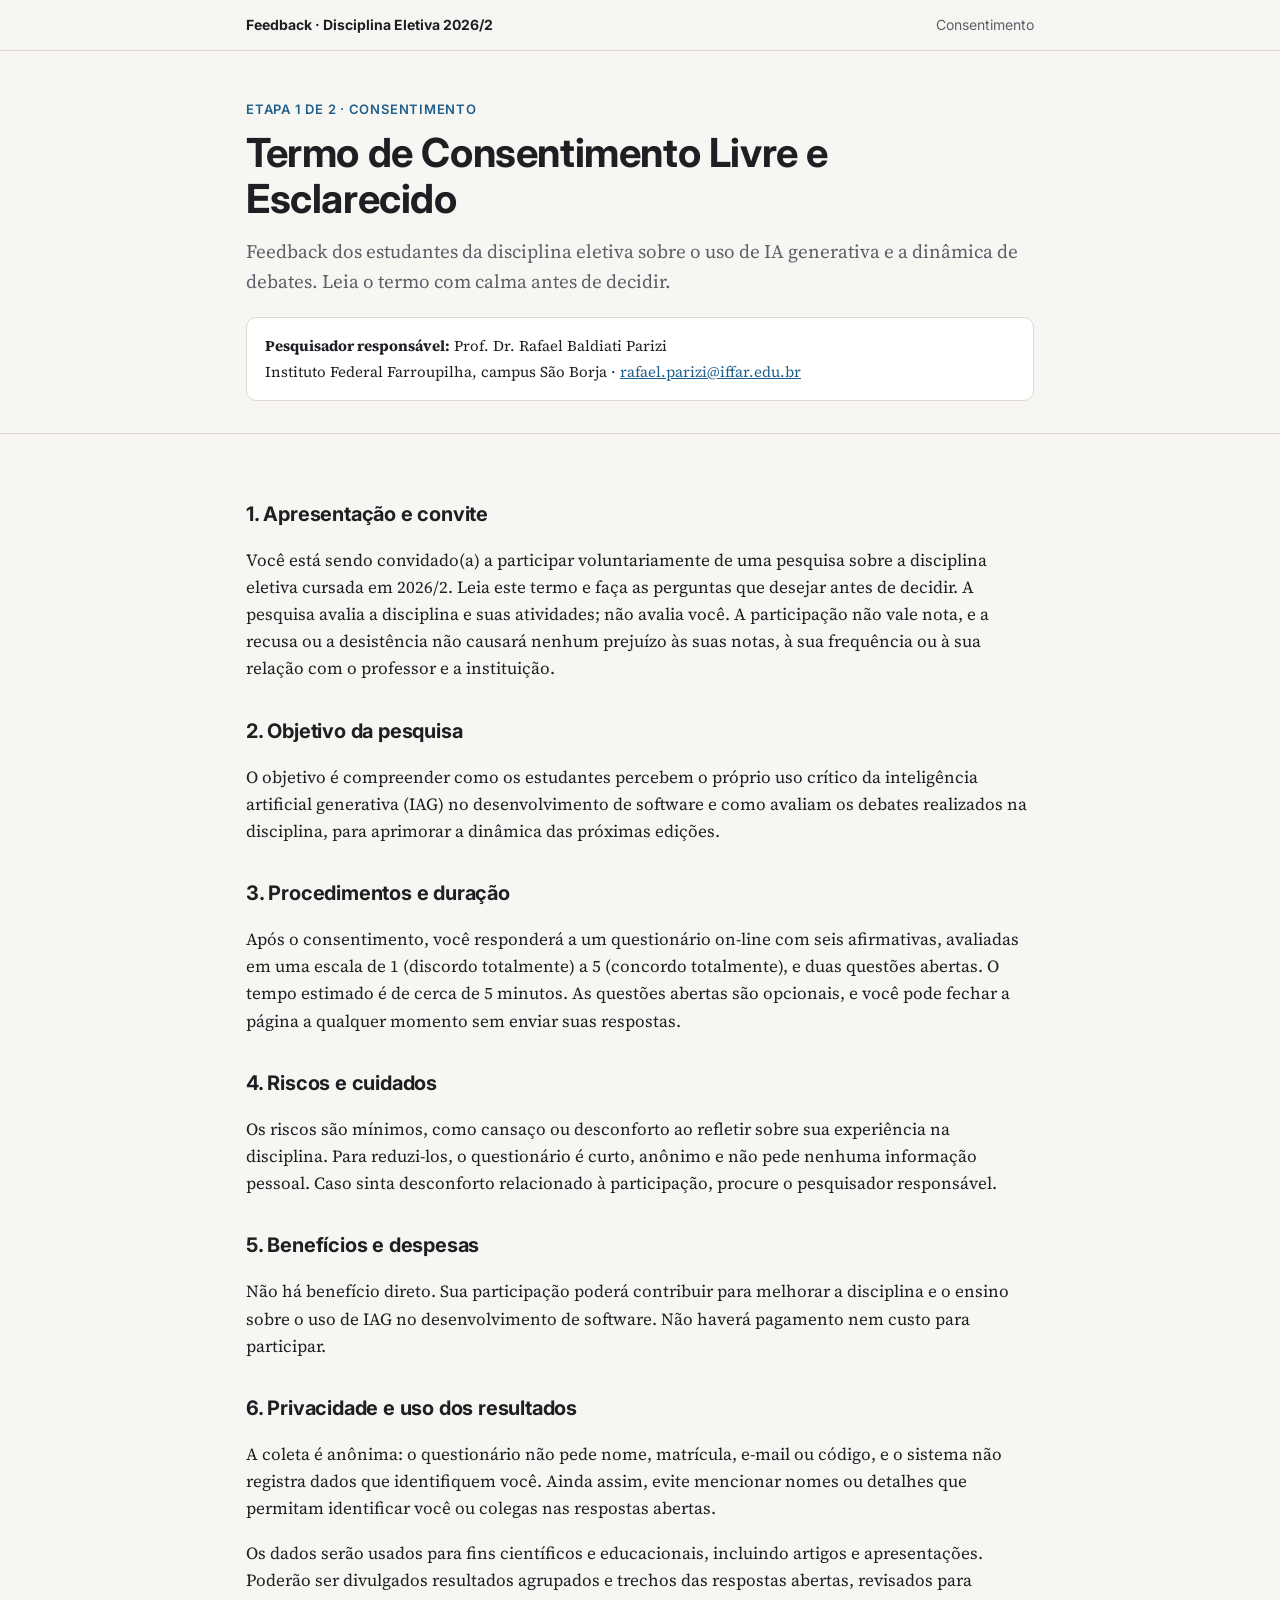
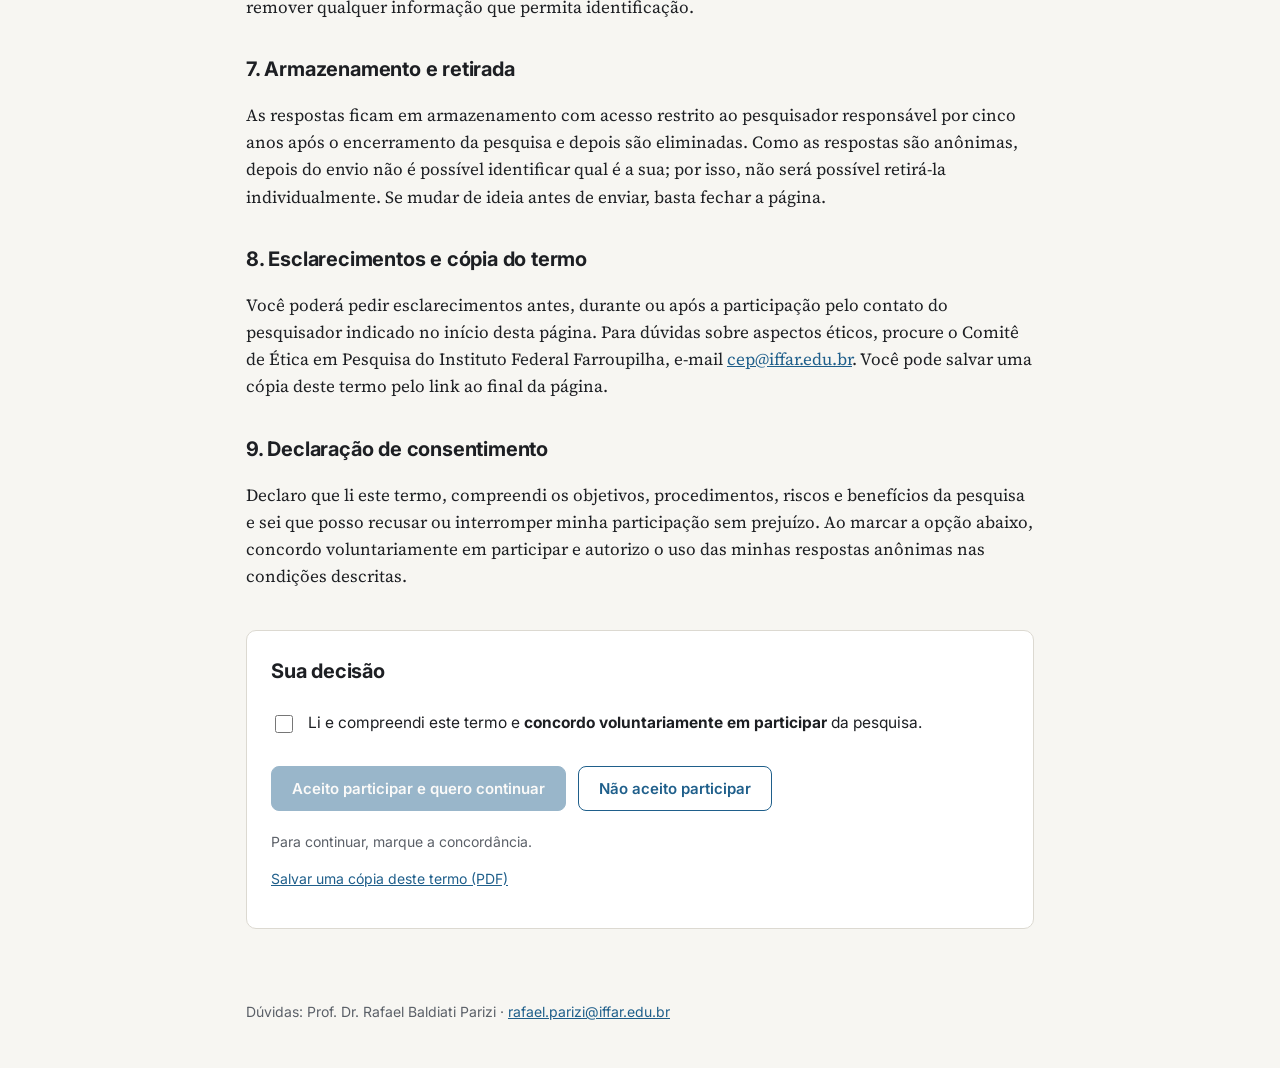
==== estudos/feedback-eletiva-2026-2/index.html @ 18dafc05 "Motor genérico de questionários (TCLE → questões → Google Planilhas), painel admin e pesquisa feedba" ====
<!doctype html>
<html lang="pt-BR">
<head>
  <meta charset="utf-8">
  <meta name="viewport" content="width=device-width, initial-scale=1">
  <title>Questionário</title>
  <meta name="robots" content="noindex">
  <link rel="preconnect" href="https://fonts.googleapis.com">
  <link rel="preconnect" href="https://fonts.gstatic.com" crossorigin>
  <link href="https://fonts.googleapis.com/css2?family=Inter:wght@400;500;600;700&family=Source+Serif+4:ital,wght@0,400;0,600;1,400&display=swap" rel="stylesheet">
  <link rel="stylesheet" href="../../engine/style.css?v=1">
</head>
<body>
  <div id="app"></div>
  <noscript>Ative o JavaScript para responder ao questionário.</noscript>
  <script src="config.js?v=1"></script>
  <script src="../../engine/questionario.js?v=1"></script>
</body>
</html>
---- engine/style.css ----
:root {
  --bg: #f7f6f2; --surface: #ffffff; --surface-2: #eeece6; --text: #1d1f23; --muted: #5b6068;
  --line: #dcd9d1; --accent: #1f5f8b; --accent-soft: #e2edf5; --warn: #9a4b00; --warn-soft: #fbeedd;
  --ok: #1b6e30; --ok-soft: #e3f2e6; --bad: #b3261e; --bad-soft: #fbe5e3;
  --lk-1: #c62828; --lk-2: #e8590c; --lk-3: #f2a33a; --lk-4: #8a9099; --lk-5: #8bc34a; --lk-6: #43a047; --lk-7: #1b6e30;
  --radius: 10px; --maxw: 820px;
  color-scheme: light;
}
@media (prefers-color-scheme: dark) {
  :root:not([data-theme="light"]) {
    --bg: #15171a; --surface: #1d2024; --surface-2: #262a2f; --text: #e8e6e1; --muted: #a3a8b0;
    --line: #33383e; --accent: #7fb6dc; --accent-soft: #1e2f3b; --warn: #f0b072; --warn-soft: #3a2a1a;
    --ok: #6fcf86; --ok-soft: #1c3324; --bad: #f2867e; --bad-soft: #3d1f1d;
    --lk-1: #e5534b; --lk-2: #f0883e; --lk-3: #e3b341; --lk-4: #8b949e; --lk-5: #9bd25b; --lk-6: #46b35a; --lk-7: #2f8f46;
    color-scheme: dark;
  }
}
:root[data-theme="dark"] {
  --bg: #15171a; --surface: #1d2024; --surface-2: #262a2f; --text: #e8e6e1; --muted: #a3a8b0;
  --line: #33383e; --accent: #7fb6dc; --accent-soft: #1e2f3b; --warn: #f0b072; --warn-soft: #3a2a1a;
  --ok: #6fcf86; --ok-soft: #1c3324; --bad: #f2867e; --bad-soft: #3d1f1d;
  --lk-1: #e5534b; --lk-2: #f0883e; --lk-3: #e3b341; --lk-4: #8b949e; --lk-5: #9bd25b; --lk-6: #46b35a; --lk-7: #2f8f46;
  color-scheme: dark;
}

* { box-sizing: border-box; }
body { margin: 0; background: var(--bg); color: var(--text); font: 17px/1.6 "Source Serif 4", Georgia, serif; }
h1, h2, h3, .nav, .label, .btn, .hint, .q-item, .q-meta, .q-progress, .choices, footer, .modal, .send-status, .callout, .check, fieldset legend, .q-group-title {
  font-family: "Inter", system-ui, -apple-system, sans-serif;
}
a { color: var(--accent); }
.wrap { max-width: var(--maxw); margin: 0 auto; padding: 0 16px; }
[hidden] { display: none !important; }

.nav { position: sticky; top: 0; z-index: 10; background: color-mix(in srgb, var(--bg) 90%, transparent);
  backdrop-filter: blur(8px); border-bottom: 1px solid var(--line); font-size: 14px; }
.nav .wrap { display: flex; align-items: center; justify-content: space-between; gap: 16px; height: 50px; }
.nav .brand { font-weight: 700; white-space: nowrap; overflow: hidden; text-overflow: ellipsis; }
.nav .steps { color: var(--muted); white-space: nowrap; }

header.hero { padding: 48px 0 32px; border-bottom: 1px solid var(--line); }
.label { font-size: 13px; letter-spacing: .06em; text-transform: uppercase; color: var(--accent); font-weight: 600; margin: 0 0 10px; }
h1 { font-size: clamp(28px, 5vw, 40px); line-height: 1.15; margin: 0 0 14px; letter-spacing: -0.01em; }
h2 { font-size: 24px; margin: 0 0 14px; letter-spacing: -0.01em; }
.lede { font-size: 19px; color: var(--muted); margin: 0 0 20px; }
.info-box { background: var(--surface); border: 1px solid var(--line); border-radius: var(--radius); padding: 14px 18px; font-size: 15px; }
.info-box p { margin: 2px 0; }

.doc { padding-top: 32px; padding-bottom: 40px; }
.doc h2 { font-size: 20px; margin-top: 32px; }
.consent { margin-top: 40px; background: var(--surface); border: 1px solid var(--line); border-radius: var(--radius); padding: 24px; }
.consent h2 { margin-top: 0; }
.check { display: flex; gap: 12px; align-items: flex-start; font-size: 15.5px; line-height: 1.5; padding: 10px 0; cursor: pointer; }
.check input { margin-top: 4px; width: 18px; height: 18px; flex: none; accent-color: var(--accent); }
fieldset { border: 1px solid var(--line); border-radius: var(--radius); padding: 12px 16px; margin: 16px 0; }
fieldset legend { font-weight: 600; font-size: 15px; padding: 0 6px; }
.hint { font-size: 14px; color: var(--muted); }
.linklike { background: none; border: 0; padding: 0; color: var(--accent); text-decoration: underline; cursor: pointer; font: inherit; }
.req { color: var(--bad); font-weight: 700; }

.actions { display: flex; flex-wrap: wrap; gap: 12px; margin: 20px 0; }
.btn { display: inline-flex; align-items: center; justify-content: center; padding: 12px 20px; border-radius: 8px;
  font-size: 15px; font-weight: 600; border: 1.5px solid var(--accent); cursor: pointer; text-decoration: none; }
.btn.primary { background: var(--accent); color: var(--bg); }
.btn.secondary { background: transparent; color: var(--accent); }
.btn:disabled { opacity: .45; cursor: not-allowed; }
.btn:focus-visible, input:focus-visible, textarea:focus-visible, select:focus-visible { outline: 3px solid var(--accent); outline-offset: 2px; }

.notice, .success { background: var(--surface); border: 1px solid var(--line); border-radius: var(--radius); padding: 28px; }
.center { padding-top: 56px; padding-bottom: 56px; }
.success { text-align: center; }
.success .actions { justify-content: center; }
.success-icon { width: 56px; height: 56px; color: var(--ok); }
.success-lead { font-size: 18px; }
.send-status { font-size: 15px; padding: 10px 14px; border-radius: 8px; background: var(--surface-2); }
.send-status.ok { background: var(--ok-soft); color: var(--ok); }
.send-status.fail { background: var(--warn-soft); color: var(--warn); }

/* questionário */
.q-progress { position: sticky; top: 50px; z-index: 9; background: var(--bg); border-bottom: 1px solid var(--line); font-size: 13px; color: var(--muted); }
.q-progress .wrap { display: flex; align-items: center; gap: 12px; height: 34px; }
.q-progress .bar { flex: 1; height: 6px; background: var(--surface-2); border-radius: 3px; overflow: hidden; }
.q-progress .bar i { display: block; height: 100%; width: 0; background: var(--accent); transition: width .25s; }
.q-meta { display: flex; flex-wrap: wrap; gap: 16px; }
.q-meta > div { flex: 1 1 240px; }
.q-meta label { display: block; font-size: 14px; font-weight: 600; margin-bottom: 4px; }
input[type=text], input[type=password], input[type=number], input[type=email], input[type=date], textarea, select {
  width: 100%; font: 16px/1.4 "Inter", system-ui, sans-serif; color: var(--text); background: var(--surface);
  border: 1.5px solid var(--line); border-radius: 8px; padding: 10px 12px; }
textarea { resize: vertical; }
input.missing-input { border-color: var(--bad); background: var(--bad-soft); }

.q-part { padding: 36px 0; border-bottom: 1px solid var(--line); }
.q-part .intro { color: var(--muted); }
.q-group-title { font-weight: 700; font-size: 15px; text-transform: uppercase; letter-spacing: .04em; color: var(--muted); margin: 28px 0 4px; }
.q-group-note { font-size: 15px; color: var(--muted); font-style: italic; margin: 0 0 8px; }

.q-item { border: 1px solid var(--line); background: var(--surface); border-radius: var(--radius); padding: 16px 18px; margin: 12px 0; min-width: 0; transition: border-color .2s; }
.q-item > legend, .q-item > label { float: left; width: 100%; padding: 0; font-weight: 500; font-size: 16px; line-height: 1.45; margin-bottom: 12px; display: flex; gap: 8px; }
.q-item > legend + *, .q-item > label + * { clear: both; }
.q-item .num { color: var(--muted); font-weight: 600; flex: none; }
.q-item .num:empty { display: none; }
.q-help { font-size: 14px; color: var(--muted); margin: -4px 0 10px; clear: both; }
.q-item.answered { border-color: color-mix(in srgb, var(--accent) 35%, var(--line)); }
.q-item.missing { border-color: var(--bad); background: var(--bad-soft); }
.q-item.empty { border-color: var(--warn); }

/* Likert */
.lk { display: grid; grid-template-columns: repeat(var(--n), 1fr); gap: 0; border: 1px solid var(--line); border-radius: 8px; overflow: hidden; clear: both; }
.lk label { --c: var(--lk-4); position: relative; display: flex; flex-direction: column; align-items: center; justify-content: center;
  padding: 10px 2px; cursor: pointer; border-right: 1px solid var(--line); border-top: 4px solid var(--c);
  background: color-mix(in srgb, var(--c) 10%, var(--surface)); transition: background .15s; }
.lk label:last-child { border-right: 0; }
.lk label:hover { background: color-mix(in srgb, var(--c) 35%, var(--surface)); }
.lk input { position: absolute; opacity: 0; width: 1px; height: 1px; }
.lk .v { font-size: 16px; font-weight: 700; }
.lk .t { position: absolute; width: 1px; height: 1px; overflow: hidden; clip: rect(0 0 0 0); white-space: nowrap; }
.lk label:has(input:checked) { background: var(--c); }
.lk label:has(input:checked) .v { color: #fff; }
.lk label.s3:has(input:checked) .v, .lk label.s5:has(input:checked) .v { color: #1d1f23; }
.lk label:has(input:focus-visible) { outline: 3px solid var(--accent); outline-offset: -3px; }
.lk label.s1 { --c: var(--lk-1); } .lk label.s2 { --c: var(--lk-2); } .lk label.s3 { --c: var(--lk-3); }
.lk label.s4 { --c: var(--lk-4); } .lk label.s5 { --c: var(--lk-5); } .lk label.s6 { --c: var(--lk-6); } .lk label.s7 { --c: var(--lk-7); }
.lk.mono label { --c: var(--accent); }
.lk.mono label:has(input:checked) .v { color: var(--bg); }
.lk-ends { display: grid; grid-template-columns: 1fr auto 1fr; gap: 8px; font-size: 12.5px; color: var(--muted); margin-top: 6px; }
.lk-ends span:last-child { text-align: right; }
.lk-ends .sel { font-weight: 600; text-align: center; }
.lk-ends .sel.on { color: var(--text); }

/* escolhas */
.choices { display: grid; gap: 6px; clear: both; }
.choice { display: flex; align-items: center; gap: 10px; padding: 9px 12px; border: 1px solid var(--line); border-radius: 8px; cursor: pointer; font-size: 15.5px; }
.choice:hover { background: var(--surface-2); }
.choice:has(input:checked) { border-color: var(--accent); background: var(--accent-soft); }
.choice input[type=radio], .choice input[type=checkbox] { width: 18px; height: 18px; accent-color: var(--accent); flex: none; margin: 0; }
.choice.other { flex-wrap: wrap; }
.choice .other-text { flex: 1 1 180px; padding: 6px 10px; }
.choice:has(input:disabled) { opacity: .5; cursor: not-allowed; }

.callout { border-left: 4px solid var(--bad); background: var(--bad-soft); padding: 12px 16px; border-radius: 6px; }
.callout .label { color: var(--bad); margin-bottom: 4px; }
.callout p:last-child { margin: 0; }

.modal { border: 1px solid var(--line); border-radius: 14px; padding: 28px; max-width: 440px; width: calc(100% - 32px); background: var(--surface); color: var(--text); }
.modal::backdrop { background: rgba(0,0,0,.45); }
.modal h2 { font-size: 20px; }
.modal-count { font-weight: 600; color: var(--warn); }
.modal-actions { display: flex; flex-wrap: wrap; gap: 10px; }

footer { padding: 28px 0 40px; font-size: 14px; color: var(--muted); }
footer p { margin: 4px 0; }
.print-only { display: none; }

@media (max-width: 560px) {
  body { font-size: 16px; }
  header.hero { padding: 32px 0 24px; }
  .q-item { padding: 14px; }
  .lk.many { grid-template-columns: repeat(calc((var(--n) + 1) / 2), 1fr); }
  .lk.many label { border-bottom: 1px solid var(--line); }
  .lk .v { font-size: 15px; }
  .consent { padding: 18px; }
}
@media print {
  .nav, .q-progress, footer, .no-print, .actions, [data-view="questionario"], [data-view="fim"], [data-view="recusa"] { display: none !important; }
  [data-view="tcle"] { display: block !important; }
  .print-only { display: block; }
  body { background: #fff; color: #000; }
}
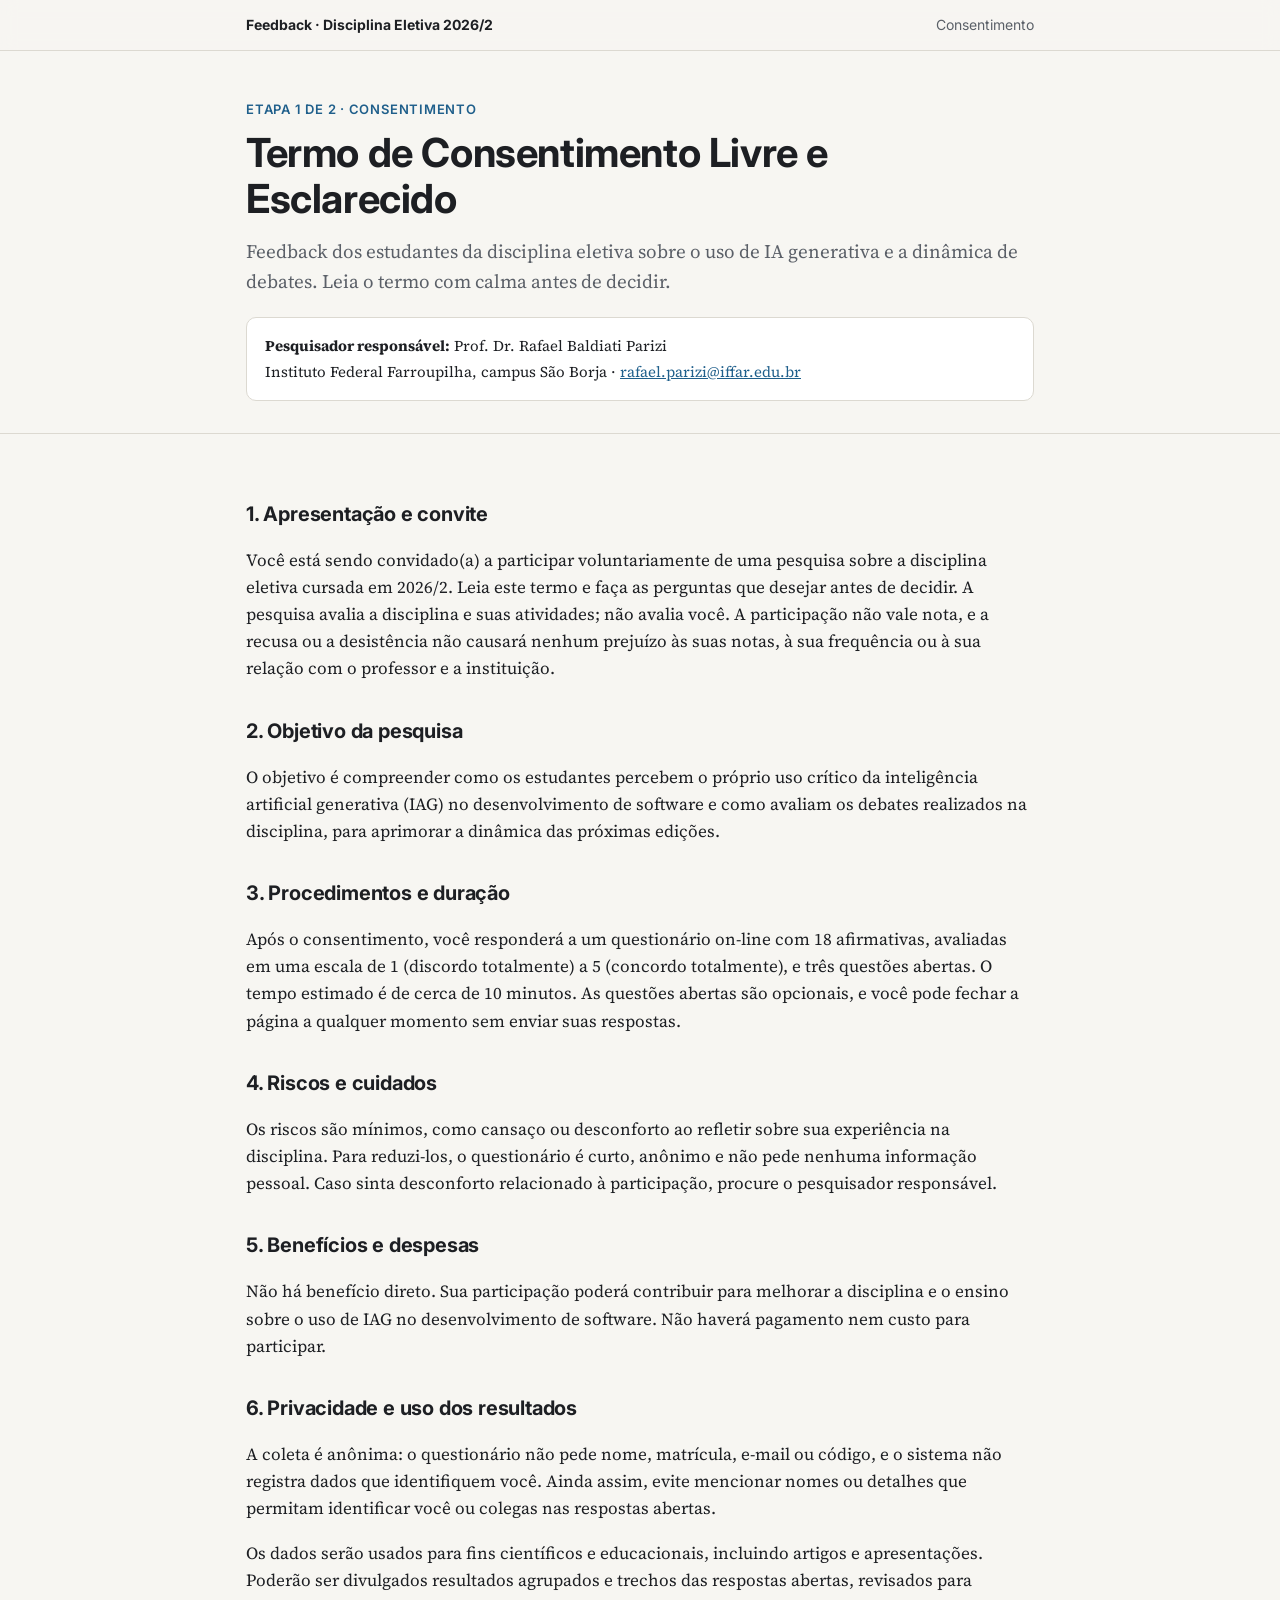
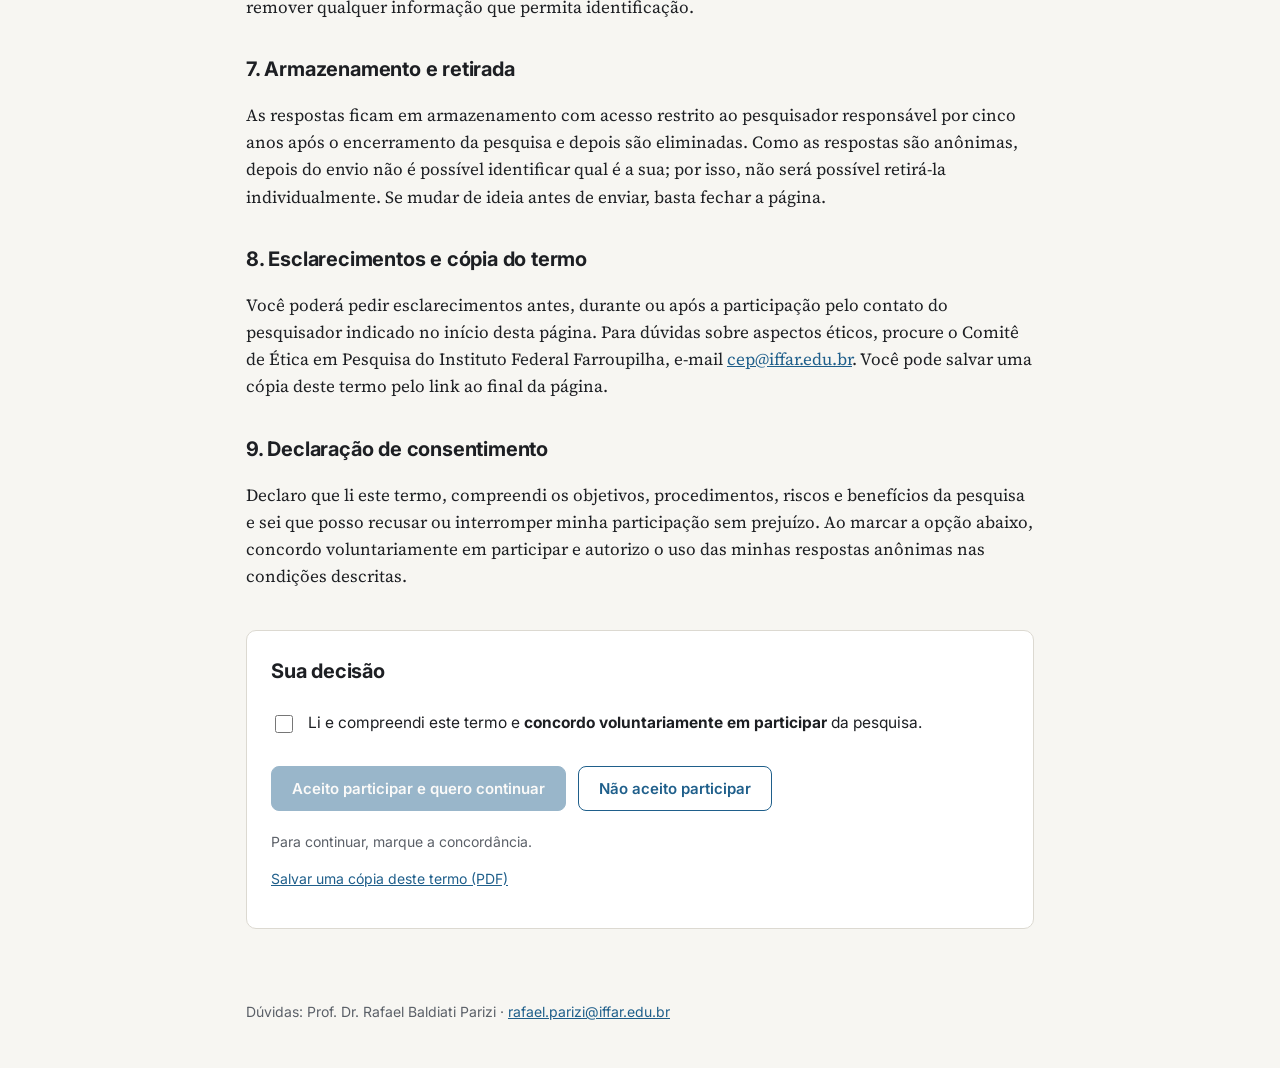
==== commit 433efc4d: "feedback-eletiva-2026-2: força recarregar config.js Co-Authored-By: Claude Opus 5.5 <noreply@anthrop" ====
--- a/estudos/feedback-eletiva-2026-2/index.html
+++ b/estudos/feedback-eletiva-2026-2/index.html
@@ -13,7 +13,7 @@
 <body>
   <div id="app"></div>
   <noscript>Ative o JavaScript para responder ao questionário.</noscript>
-  <script src="config.js?v=1"></script>
+  <script src="config.js?v=2"></script>
   <script src="../../engine/questionario.js?v=1"></script>
 </body>
 </html>
